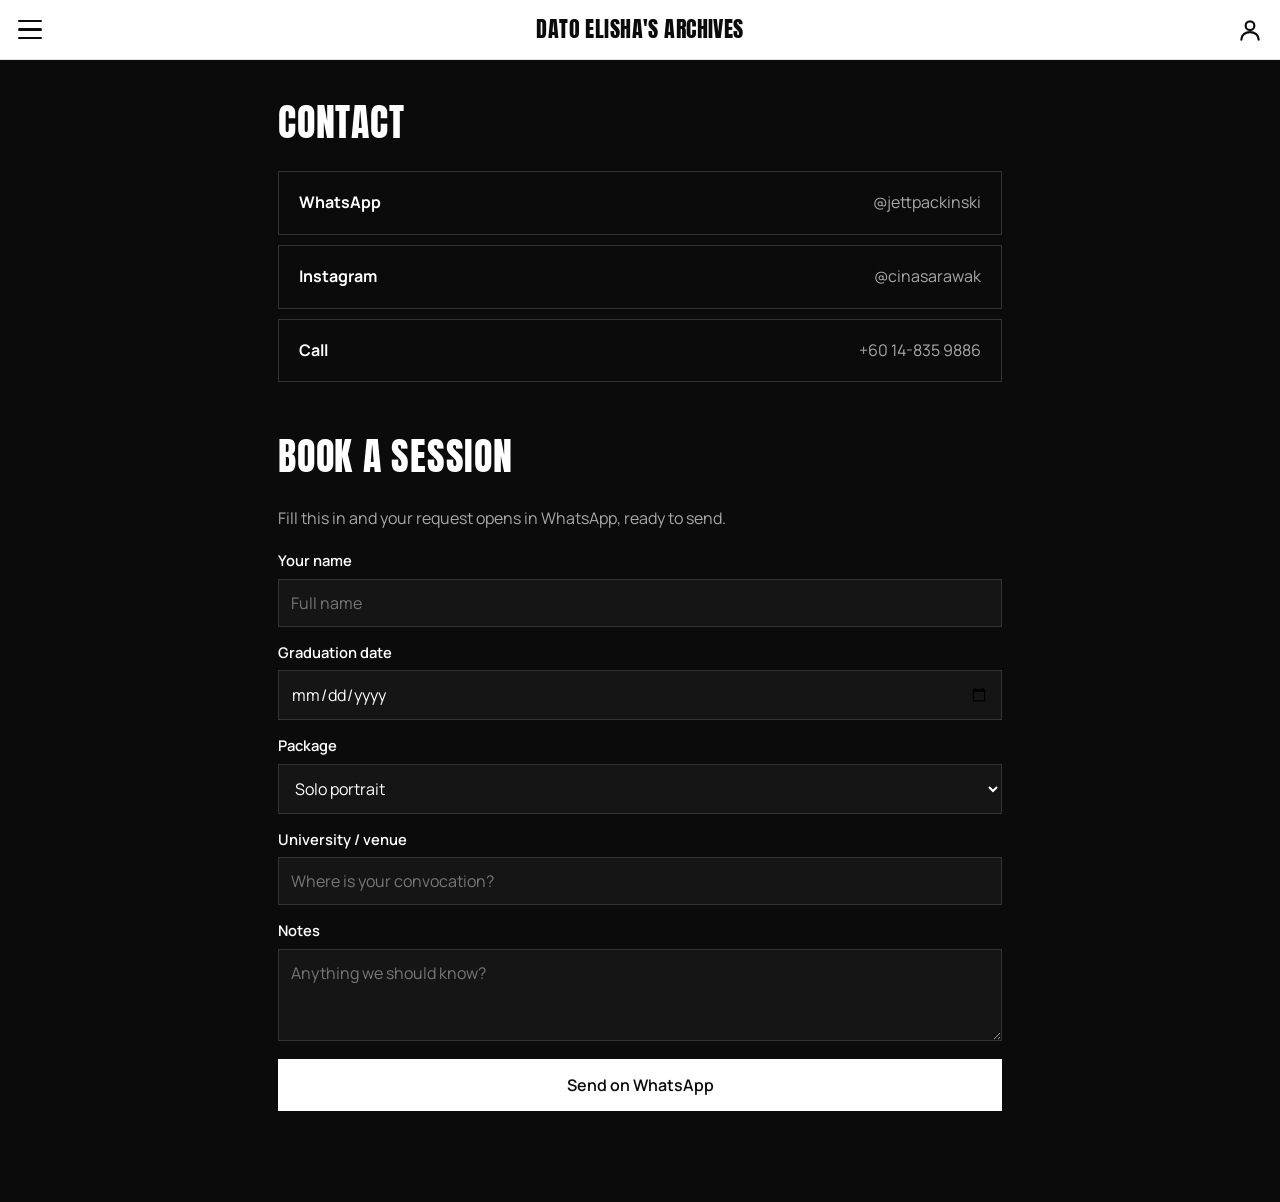
==== contact.html @ b2b469d7 "Add files via upload" ====
<!DOCTYPE html>
<html lang="en">
<head>
  <meta charset="UTF-8">
  <meta name="viewport" content="width=device-width, initial-scale=1.0">
  <title>Contact | Dato Elisha's Gallery</title>
  <link rel="preconnect" href="https://fonts.googleapis.com">
  <link rel="preconnect" href="https://fonts.gstatic.com" crossorigin>
  <link href="https://fonts.googleapis.com/css2?family=Anton&family=Manrope:wght@400;600&display=swap" rel="stylesheet">
  <link rel="stylesheet" href="style.css">
</head>
<body class="dark">

  <script src="topbar.js"></script>

  <main class="wrap">
    <h2>CONTACT</h2>
    <div class="contact-list">
      <a class="contact" href="https://wa.me/60148359886" target="_blank" rel="noopener"><strong>WhatsApp</strong><span>@jettpackinski</span></a>
      <a class="contact" href="https://instagram.com/cinasarawak" target="_blank" rel="noopener"><strong>Instagram</strong><span>@cinasarawak</span></a>
      <a class="contact" href="tel:+60148359886"><strong>Call</strong><span>+60 14-835 9886</span></a>
    </div>

    <h2 class="sub">BOOK A SESSION</h2>
    <p class="lead">Fill this in and your request opens in WhatsApp, ready to send.</p>
    <div class="form">
      <label>Your name<input id="name" type="text" placeholder="Full name" autocomplete="name"></label>
      <label>Graduation date<input id="date" type="date"></label>
      <label>Package
        <select id="pkg">
          <option>Solo portrait</option>
          <option>Portrait with family</option>
          <option>Group / friends</option>
          <option>Full day coverage</option>
        </select>
      </label>
      <label>University / venue<input id="venue" type="text" placeholder="Where is your convocation?"></label>
      <label>Notes<textarea id="notes" rows="3" placeholder="Anything we should know?"></textarea></label>
      <button class="btn" id="send" type="button">Send on WhatsApp</button>
      <p class="error" id="error" role="alert"></p>
    </div>
  </main>

  <script src="app.js"></script>
</body>
</html>
---- style.css ----
:root { --ink:#0b0b0b; --white:#fff; --line:#e3e3e3; --soft:#a8a8a8; --impact: Impact, "Anton", "Arial Narrow", sans-serif; --sans: "Manrope", system-ui, sans-serif; }
* { box-sizing:border-box; margin:0; }
body { font-family:var(--sans); background:var(--ink); color:var(--white); line-height:1.6; }
body.home { background:#000; }
a { color:inherit; text-decoration:none; }

/* White nav bar */
.topbar { position:fixed; top:0; left:0; right:0; z-index:30; height:60px; padding:0 8px; display:grid; grid-template-columns:52px 1fr 52px; align-items:center; background:#fff; color:var(--ink); border-bottom:1px solid var(--line); }
.logo { justify-self:center; text-align:center; font-family:var(--impact); line-height:1; display:flex; flex-direction:column; }
.logo b { font-weight:400; font-size:1.35rem; letter-spacing:.02em; }
.logo i { font-style:normal; font-size:.68rem; letter-spacing:.42em; margin-right:-.42em; }
.person { display:grid; place-items:center; width:44px; height:44px; justify-self:end; }

/* 3 bars -> X */
.burger { width:44px; height:44px; border:0; background:none; cursor:pointer; display:flex; flex-direction:column; justify-content:center; align-items:center; gap:6px; color:var(--ink); }
.burger span { display:block; width:24px; height:2.5px; background:currentColor; border-radius:2px; transition:transform .35s ease, opacity .25s ease, width .3s ease; }
.burger.open span:nth-child(1) { transform:translateY(8.5px) rotate(45deg); }
.burger.open span:nth-child(2) { opacity:0; width:0; }
.burger.open span:nth-child(3) { transform:translateY(-8.5px) rotate(-45deg); }

/* Side menu */
.drawer { position:fixed; top:60px; bottom:0; left:0; width:78%; max-width:380px; z-index:25; background:#fff; color:var(--ink); padding:28px 24px; display:flex; flex-direction:column; gap:6px; transform:translateX(-100%); transition:transform .4s cubic-bezier(.2,.7,.2,1); }
.drawer.open { transform:none; }
.drawer a { font-family:var(--impact); font-size:2.4rem; line-height:1.25; text-transform:uppercase; }
.drawer a.here { text-decoration:underline; text-underline-offset:6px; }
.scrim { position:fixed; inset:60px 0 0 0; z-index:20; background:rgba(0,0,0,.55); opacity:0; pointer-events:none; transition:opacity .35s; }
.scrim.open { opacity:1; pointer-events:auto; }

/* Home: full-width scrolling image */
.hero { position:relative; margin-top:60px; }
.hero img { display:block; width:100%; height:auto; }
.hero::after { content:""; position:absolute; inset:0; background:rgba(0,0,0,.28); pointer-events:none; }
.hero-title { position:fixed; top:calc(50% + 30px); left:0; right:0; transform:translateY(-50%); z-index:2; text-align:center; padding:0 22px; pointer-events:none; font-family:var(--impact); font-weight:400; text-transform:uppercase; font-size:clamp(2.2rem, 10vw, 4rem); line-height:1.05; text-shadow:0 2px 16px rgba(0,0,0,.7); }
.hero-cta { position:absolute; bottom:60px; left:50%; transform:translateX(-50%); z-index:2; margin-top:0; white-space:nowrap; }
.btn { display:inline-block; margin-top:18px; padding:13px 24px; border:2px solid #fff; background:#fff; color:var(--ink); font:600 1rem var(--sans); border-radius:0; cursor:pointer; transition:background .2s, color .2s; }
.btn:hover { background:transparent; color:#fff; }

/* Gallery + Contact (plain black) */
.wrap { max-width:760px; margin:0 auto; padding:92px 18px 60px; }
h2 { font-family:var(--impact); font-weight:400; font-size:2.4rem; letter-spacing:.02em; margin-bottom:18px; }
h2.sub { margin-top:44px; }
.lead { color:var(--soft); margin-bottom:18px; }

.grid { display:grid; grid-template-columns:repeat(2,1fr); gap:8px; }
.tile { border:0; padding:0; cursor:pointer; background:#151515; aspect-ratio:3/4; overflow:hidden; }
.tile img { width:100%; height:100%; object-fit:cover; display:block; transition:transform .4s; }
.tile:hover img { transform:scale(1.04); }
.tile:nth-child(5) { grid-column:1 / -1; aspect-ratio:4/3; }

.contact-list { display:grid; gap:10px; }
.contact { display:flex; justify-content:space-between; align-items:center; padding:18px 20px; border:1px solid #333; transition:background .2s, color .2s; }
.contact:hover { background:#fff; color:var(--ink); }
.contact span { color:var(--soft); }
.contact:hover span { color:#444; }

.form { display:grid; gap:14px; }
label { display:grid; gap:6px; font-weight:600; font-size:.92rem; }
input, select, textarea { font:400 1rem var(--sans); padding:12px; background:#151515; color:#fff; border:1px solid #333; border-radius:0; width:100%; }
input::placeholder, textarea::placeholder { color:#777; }
input:focus-visible, select:focus-visible, textarea:focus-visible, .btn:focus-visible, .burger:focus-visible, .tile:focus-visible { outline:2px solid #fff; outline-offset:2px; }
.topbar .burger:focus-visible, .topbar a:focus-visible { outline-color:#000; }
.form .btn { margin-top:4px; }
.error { color:#ff7b72; min-height:1.2em; font-size:.9rem; }

.lightbox { position:fixed; inset:0; z-index:50; background:rgba(0,0,0,.95); display:none; align-items:center; justify-content:center; padding:20px; }
.lightbox.open { display:flex; }
.lightbox img { max-width:100%; max-height:92vh; }
.lightbox button { position:absolute; top:12px; right:18px; background:none; border:0; color:#fff; font-size:2.6rem; cursor:pointer; }

@media (min-width:720px) { .grid { grid-template-columns:repeat(3,1fr); } .tile:nth-child(5) { grid-column:auto; aspect-ratio:3/4; } .hero img { max-height:none; } }
@media (prefers-reduced-motion:reduce) { * { transition:none !important; } }
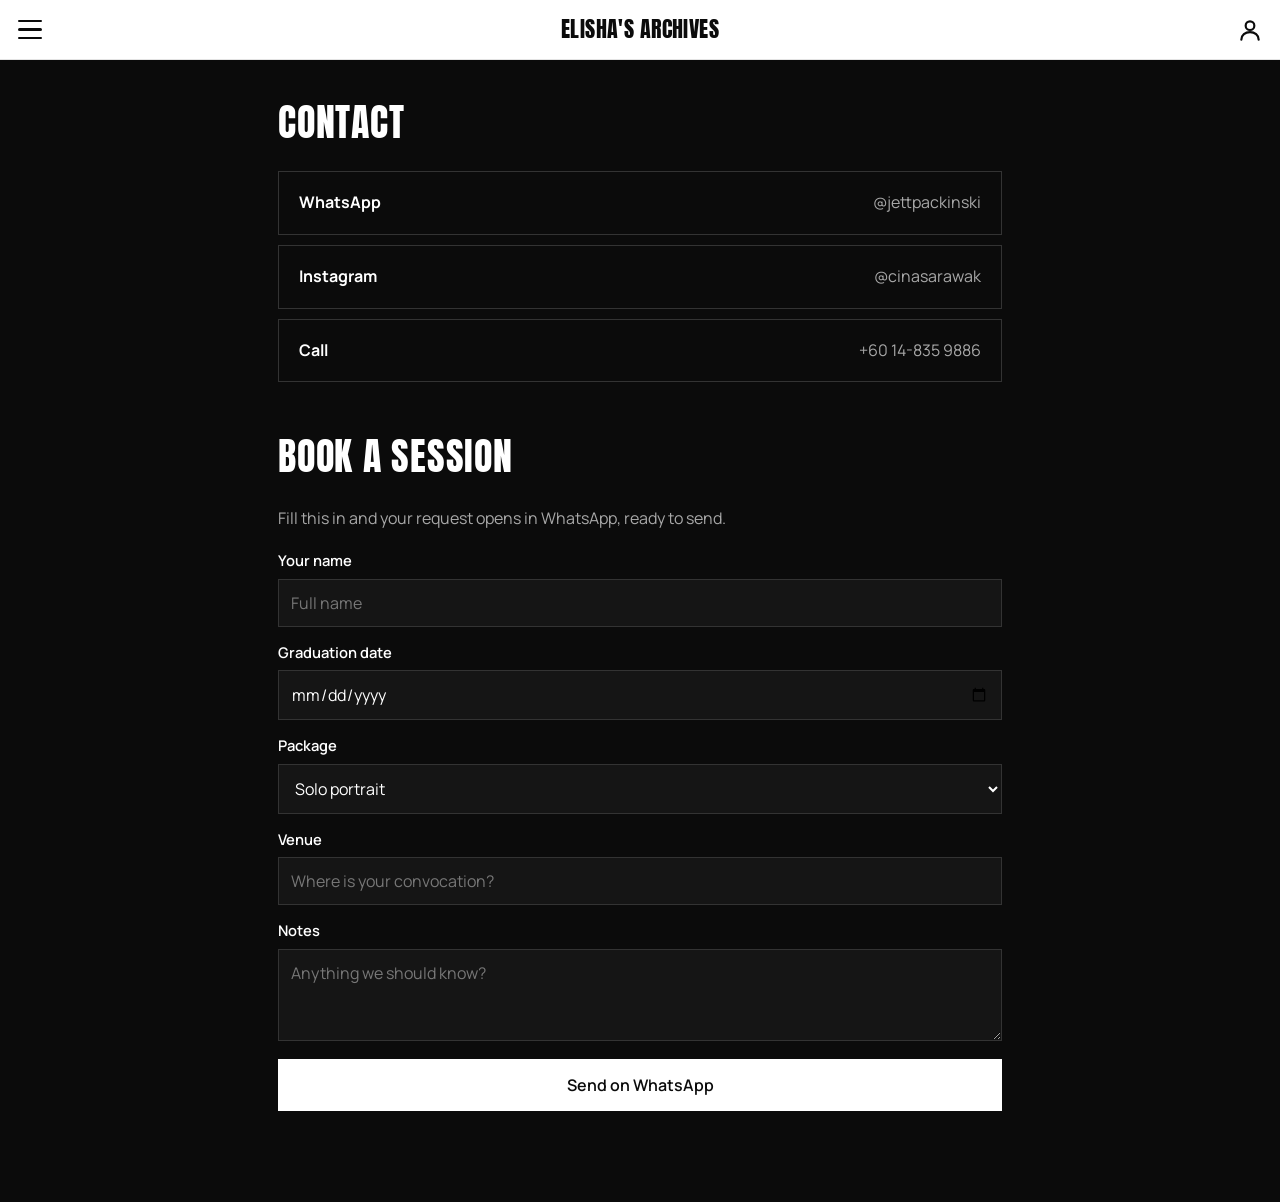
==== commit 796734ac: "Update contact.html" ====
--- a/contact.html
+++ b/contact.html
@@ -34,7 +34,7 @@
           <option>Full day coverage</option>
         </select>
       </label>
-      <label>University / venue<input id="venue" type="text" placeholder="Where is your convocation?"></label>
+      <label>Venue<input id="venue" type="text" placeholder="Where is your convocation?"></label>
       <label>Notes<textarea id="notes" rows="3" placeholder="Anything we should know?"></textarea></label>
       <button class="btn" id="send" type="button">Send on WhatsApp</button>
       <p class="error" id="error" role="alert"></p>
--- a/style.css
+++ b/style.css
@@ -32,7 +32,7 @@
 .hero img { display:block; width:100%; height:auto; }
 .hero::after { content:""; position:absolute; inset:0; background:rgba(0,0,0,.28); pointer-events:none; }
 .hero-title { position:fixed; top:calc(50% + 30px); left:0; right:0; transform:translateY(-50%); z-index:2; text-align:center; padding:0 22px; pointer-events:none; font-family:var(--impact); font-weight:400; text-transform:uppercase; font-size:clamp(2.2rem, 10vw, 4rem); line-height:1.05; text-shadow:0 2px 16px rgba(0,0,0,.7); }
-.hero-cta { position:absolute; bottom:60px; left:50%; transform:translateX(-50%); z-index:2; margin-top:0; white-space:nowrap; }
+.hero-cta { font-family:var(--impact); position:absolute; bottom:60px; left:50%; transform:translateX(-50%); z-index:2; margin-top:0; white-space:nowrap; }
 .btn { display:inline-block; margin-top:18px; padding:13px 24px; border:2px solid #fff; background:#fff; color:var(--ink); font:600 1rem var(--sans); border-radius:0; cursor:pointer; transition:background .2s, color .2s; }
 .btn:hover { background:transparent; color:#fff; }
 
